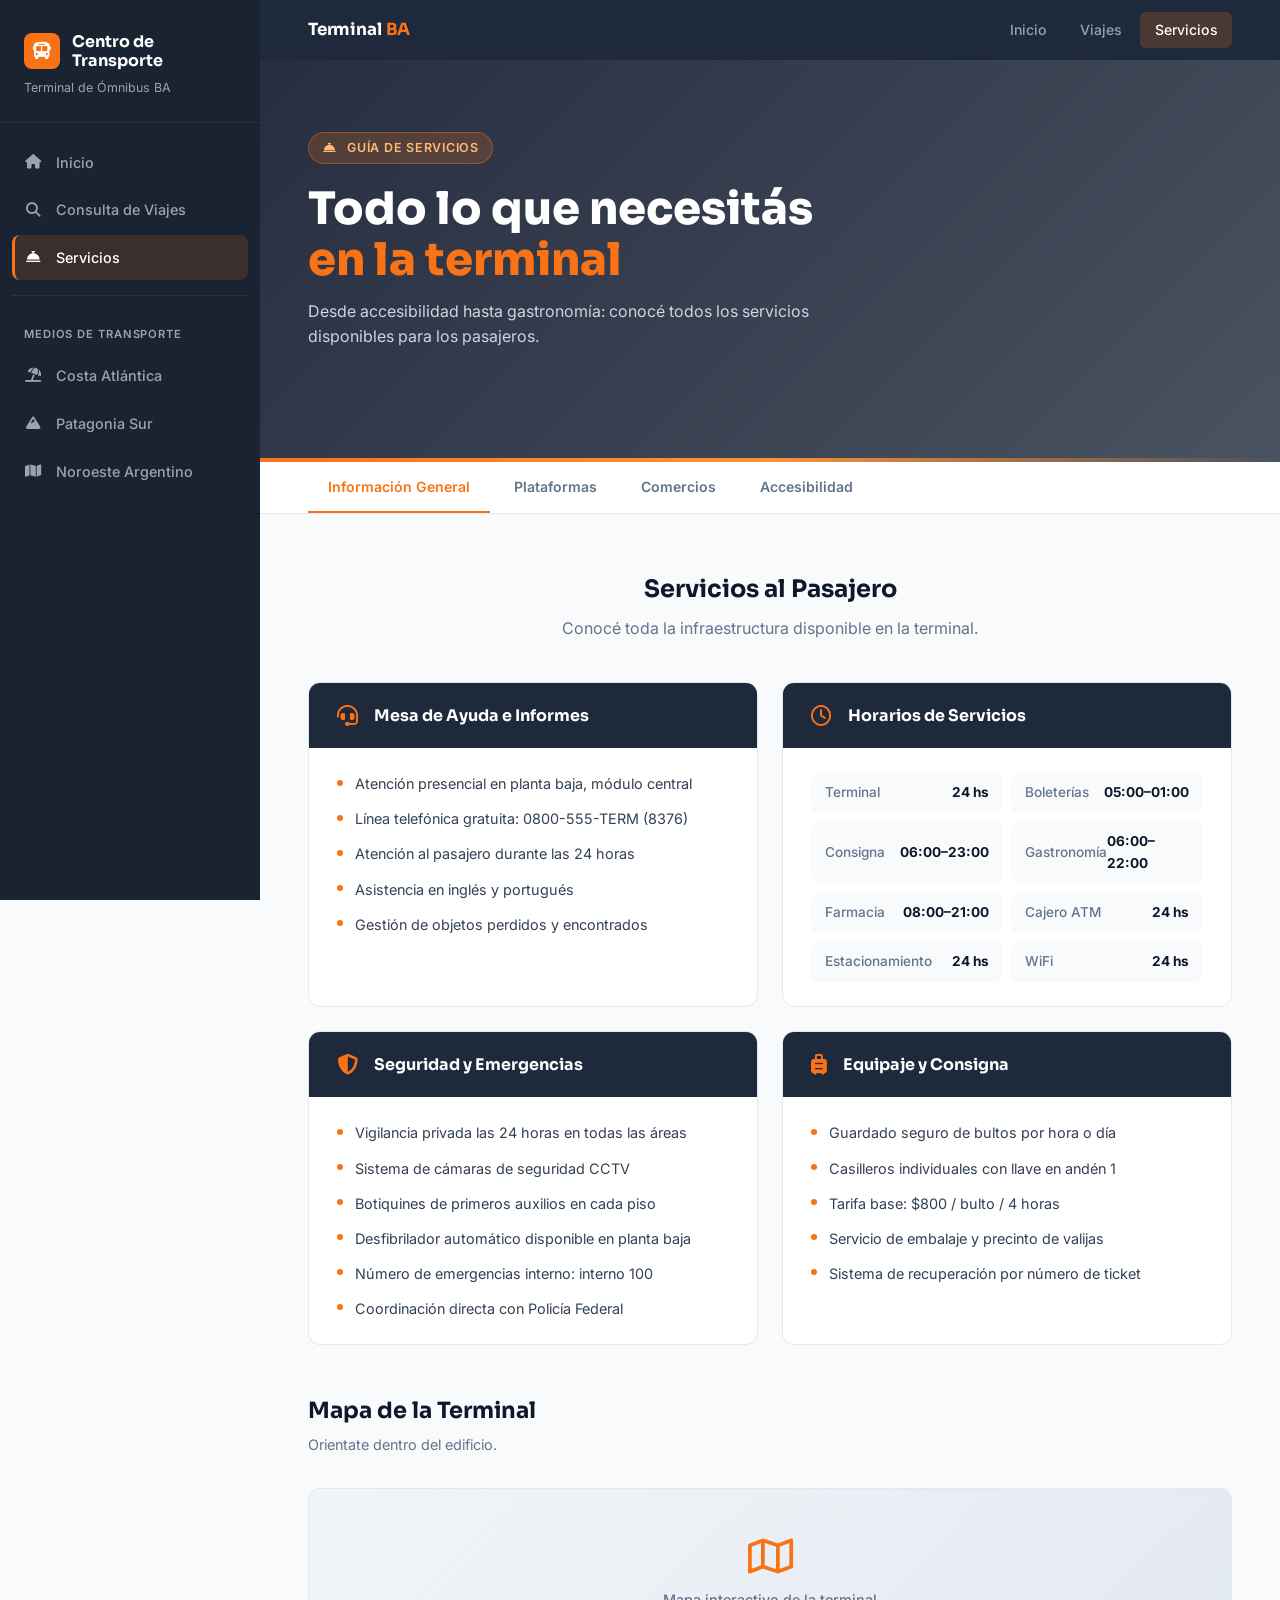
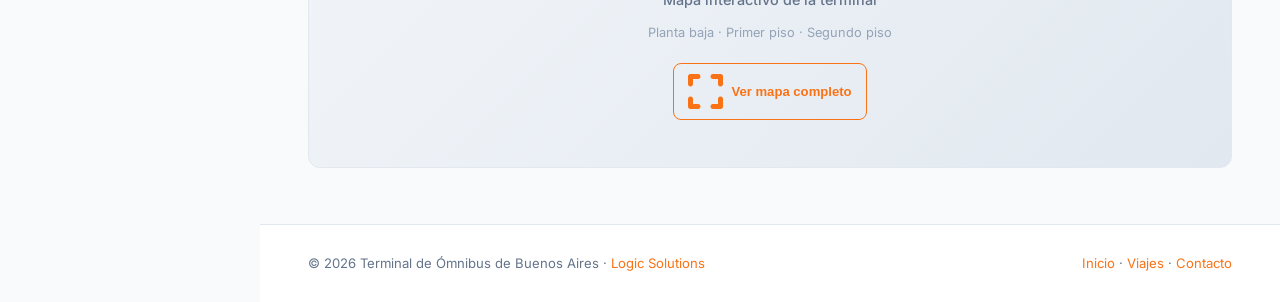
==== servicios.html @ da4d2a70 "Ajustes varios" ====
<!DOCTYPE html>
<html lang="es">
<head>
    <meta charset="UTF-8">
    <meta name="viewport" content="width=device-width, initial-scale=1.0">
    <title>Servicios | Terminal de Ómnibus BA</title>
    <link rel="stylesheet" href="./styles/styles.css">
    <link rel="stylesheet" href="https://cdnjs.cloudflare.com/ajax/libs/font-awesome/6.4.0/css/all.min.css">
</head>
<body>
<div class="app-container">

    <!-- SIDEBAR -->
    <aside class="sidebar">
        <div class="sidebar-header">
            <div class="sidebar-logo">
                <div class="sidebar-logo-icon"><i class="fa-solid fa-bus"></i></div>
                <h2>Centro de Transporte</h2>
            </div>
            <p>Terminal de Ómnibus BA</p>
        </div>
        <nav class="sidebar-nav">
            <a href="index.html"><i class="fa-solid fa-house"></i> Inicio</a>
            <a href="viajes.html"><i class="fa-solid fa-magnifying-glass"></i> Consulta de Viajes</a>
            <a href="servicios.html" class="active"><i class="fa-solid fa-bell-concierge"></i> Servicios</a>
            <hr>
            <span class="nav-section-label">Medios de Transporte</span>
            <a href="https://trodriguez0123.github.io/Proyecto_final_individual/" target="_blank"><i class="fa-solid fa-umbrella-beach"></i> Costa Atlántica</a>
            <a href="./transportes/sur.html"><i class="fa-solid fa-mountain"></i> Patagonia Sur</a>
            <a href="./transportes/noroeste.html"><i class="fa-solid fa-map"></i> Noroeste Argentino</a>
        </nav>
    </aside>

    <!-- MAIN -->
    <main class="main-content">

        <!-- TOPBAR -->
        <header class="topbar">
            <div class="topbar-brand"><h1>Terminal <span>BA</span></h1></div>
            <nav class="top-nav">
                <a href="index.html">Inicio</a>
                <a href="viajes.html">Viajes</a>
                <a href="servicios.html" class="active">Servicios</a>
            </nav>
        </header>

        <!-- HERO SERVICIOS -->
        <section class="hero-section" style="background-image: linear-gradient(135deg, rgba(15,23,42,0.9) 0%, rgba(30,41,59,0.8) 100%), url('https://images.unsplash.com/photo-1587135991058-8816b028691f?auto=format&fit=crop&w=1400&q=80');">
            <div class="hero-overlay">
                <div class="hero-eyebrow"><i class="fa-solid fa-bell-concierge"></i> &nbsp;Guía de servicios</div>
                <h2>Todo lo que necesitás<br><em>en la terminal</em></h2>
                <p>Desde accesibilidad hasta gastronomía: conocé todos los servicios disponibles para los pasajeros.</p>
            </div>
        </section>

        <!-- TABS DE NAVEGACIÓN -->
        <div style="background:var(--bg-white); border-bottom:1px solid var(--border-color); padding: 0 3rem; display:flex; gap:0.25rem;">
            <button class="tab-btn active" onclick="mostrarTab('informacion')">Información General</button>
            <button class="tab-btn" onclick="mostrarTab('plataformas')">Plataformas</button>
            <button class="tab-btn" onclick="mostrarTab('comercios')">Comercios</button>
            <button class="tab-btn" onclick="mostrarTab('accesibilidad')">Accesibilidad</button>
        </div>

        <style>
        .tab-btn {
            background: none; border: none; cursor: pointer;
            padding: 1rem 1.25rem;
            font-size: 0.88rem; font-weight: 600;
            color: var(--text-gray);
            border-bottom: 2px solid transparent;
            transition: color 0.2s, border-color 0.2s;
            font-family: 'Inter', sans-serif;
        }
        .tab-btn.active { color: var(--orange-brand); border-bottom-color: var(--orange-brand); }
        .tab-btn:hover { color: var(--text-dark); }
        .tab-panel { display: none; }
        .tab-panel.active { display: block; }
        </style>

        <!-- PANEL: INFORMACIÓN GENERAL -->
        <div id="tab-informacion" class="tab-panel active">

            <section class="section">
                <div class="text-center">
                    <h3>Servicios al Pasajero</h3>
                    <p>Conocé toda la infraestructura disponible en la terminal.</p>
                </div>

                <div class="servicio-detalle">
                    <!-- Atención -->
                    <div class="servicio-detalle-card">
                        <div class="servicio-detalle-header">
                            <i class="fa-solid fa-headset"></i>
                            <h4>Mesa de Ayuda e Informes</h4>
                        </div>
                        <div class="servicio-detalle-body">
                            <ul class="servicio-lista">
                                <li>Atención presencial en planta baja, módulo central</li>
                                <li>Línea telefónica gratuita: 0800-555-TERM (8376)</li>
                                <li>Atención al pasajero durante las 24 horas</li>
                                <li>Asistencia en inglés y portugués</li>
                                <li>Gestión de objetos perdidos y encontrados</li>
                            </ul>
                        </div>
                    </div>

                    <!-- Horarios -->
                    <div class="servicio-detalle-card">
                        <div class="servicio-detalle-header">
                            <i class="fa-regular fa-clock"></i>
                            <h4>Horarios de Servicios</h4>
                        </div>
                        <div class="servicio-detalle-body">
                            <div class="horario-grid">
                                <div class="horario-item"><span>Terminal</span><span>24 hs</span></div>
                                <div class="horario-item"><span>Boleterías</span><span>05:00–01:00</span></div>
                                <div class="horario-item"><span>Consigna</span><span>06:00–23:00</span></div>
                                <div class="horario-item"><span>Gastronomía</span><span>06:00–22:00</span></div>
                                <div class="horario-item"><span>Farmacia</span><span>08:00–21:00</span></div>
                                <div class="horario-item"><span>Cajero ATM</span><span>24 hs</span></div>
                                <div class="horario-item"><span>Estacionamiento</span><span>24 hs</span></div>
                                <div class="horario-item"><span>WiFi</span><span>24 hs</span></div>
                            </div>
                        </div>
                    </div>

                    <!-- Seguridad -->
                    <div class="servicio-detalle-card">
                        <div class="servicio-detalle-header">
                            <i class="fa-solid fa-shield-halved"></i>
                            <h4>Seguridad y Emergencias</h4>
                        </div>
                        <div class="servicio-detalle-body">
                            <ul class="servicio-lista">
                                <li>Vigilancia privada las 24 horas en todas las áreas</li>
                                <li>Sistema de cámaras de seguridad CCTV</li>
                                <li>Botiquines de primeros auxilios en cada piso</li>
                                <li>Desfibrilador automático disponible en planta baja</li>
                                <li>Número de emergencias interno: interno 100</li>
                                <li>Coordinación directa con Policía Federal</li>
                            </ul>
                        </div>
                    </div>

                    <!-- Equipaje -->
                    <div class="servicio-detalle-card">
                        <div class="servicio-detalle-header">
                            <i class="fa-solid fa-suitcase-rolling"></i>
                            <h4>Equipaje y Consigna</h4>
                        </div>
                        <div class="servicio-detalle-body">
                            <ul class="servicio-lista">
                                <li>Guardado seguro de bultos por hora o día</li>
                                <li>Casilleros individuales con llave en andén 1</li>
                                <li>Tarifa base: $800 / bulto / 4 horas</li>
                                <li>Servicio de embalaje y precinto de valijas</li>
                                <li>Sistema de recuperación por número de ticket</li>
                            </ul>
                        </div>
                    </div>
                </div>

                <!-- Mapa de la terminal -->
                <div class="section-header" style="margin-top:1rem;">
                    <div>
                        <h3>Mapa de la Terminal</h3>
                        <p>Orientate dentro del edificio.</p>
                    </div>
                </div>
                <div class="mapa-placeholder">
                    <i class="fa-regular fa-map"></i>
                    <p>Mapa interactivo de la terminal</p>
                    <span style="font-size:0.8rem; color:#94a3b8;">Planta baja · Primer piso · Segundo piso</span>
                    <button class="btn btn-outline btn-sm" style="margin-top:0.5rem;" onclick="alert('El mapa interactivo estará disponible próximamente.')">
                        <i class="fa-solid fa-expand"></i> Ver mapa completo
                    </button>
                </div>
            </section>
        </div>

        <!-- PANEL: PLATAFORMAS -->
        <div id="tab-plataformas" class="tab-panel">
            <section class="section">
                <div class="text-center">
                    <h3>Plataformas de Embarque</h3>
                    <p>28 plataformas organizadas por corredor geográfico.</p>
                </div>

                <div class="section-header">
                    <div><h3 style="font-size:1rem; color:var(--text-gray);">Costa Atlántica — Plataformas 1 al 8</h3></div>
                </div>
                <div class="plataformas-grid" style="margin-bottom:2rem;">
                    <div class="plataforma-card"><div class="plataforma-numero">1</div><h5>Plataforma 1</h5><p>Mar del Plata Norte</p></div>
                    <div class="plataforma-card"><div class="plataforma-numero">2</div><h5>Plataforma 2</h5><p>Mar del Plata Sur</p></div>
                    <div class="plataforma-card"><div class="plataforma-numero">3</div><h5>Plataforma 3</h5><p>Necochea / Quequén</p></div>
                    <div class="plataforma-card"><div class="plataforma-numero">4</div><h5>Plataforma 4</h5><p>Miramar / Gesell</p></div>
                    <div class="plataforma-card"><div class="plataforma-numero">5</div><h5>Plataforma 5</h5><p>Pinamar / Cariló</p></div>
                    <div class="plataforma-card"><div class="plataforma-numero">6</div><h5>Plataforma 6</h5><p>San Clemente / Madariaga</p></div>
                    <div class="plataforma-card"><div class="plataforma-numero">7</div><h5>Plataforma 7</h5><p>Reserva / Cancelaciones</p></div>
                    <div class="plataforma-card"><div class="plataforma-numero">8</div><h5>Plataforma 8</h5><p>Destinos varios costa</p></div>
                </div>

                <div class="section-header">
                    <div><h3 style="font-size:1rem; color:var(--text-gray);">Centro / Cuyo / Norte — Plataformas 9 al 18</h3></div>
                </div>
                <div class="plataformas-grid" style="margin-bottom:2rem;">
                    <div class="plataforma-card"><div class="plataforma-numero">9</div><h5>Plataforma 9</h5><p>Córdoba / Río Cuarto</p></div>
                    <div class="plataforma-card"><div class="plataforma-numero">10</div><h5>Plataforma 10</h5><p>Rosario / Santa Fe</p></div>
                    <div class="plataforma-card"><div class="plataforma-numero">11</div><h5>Plataforma 11</h5><p>Bahía Blanca</p></div>
                    <div class="plataforma-card"><div class="plataforma-numero">12</div><h5>Plataforma 12</h5><p>Santa Rosa / La Pampa</p></div>
                    <div class="plataforma-card"><div class="plataforma-numero">13</div><h5>Plataforma 13</h5><p>San Luis / Mendoza</p></div>
                    <div class="plataforma-card"><div class="plataforma-numero">14</div><h5>Plataforma 14</h5><p>San Juan / La Rioja</p></div>
                </div>

                <div class="section-header">
                    <div><h3 style="font-size:1rem; color:var(--text-gray);">Patagonia / NOA — Plataformas 15 al 28</h3></div>
                </div>
                <div class="plataformas-grid">
                    <div class="plataforma-card"><div class="plataforma-numero">15</div><h5>Plataforma 15</h5><p>Bariloche / Neuquén</p></div>
                    <div class="plataforma-card"><div class="plataforma-numero">16</div><h5>Plataforma 16</h5><p>Puerto Madryn / Chubut</p></div>
                    <div class="plataforma-card"><div class="plataforma-numero">17</div><h5>Plataforma 17</h5><p>Río Gallegos / Ushuaia</p></div>
                    <div class="plataforma-card"><div class="plataforma-numero">18</div><h5>Plataforma 18</h5><p>Comodoro Rivadavia</p></div>
                    <div class="plataforma-card"><div class="plataforma-numero">21</div><h5>Plataforma 21</h5><p>Tucumán / Catamarca</p></div>
                    <div class="plataforma-card"><div class="plataforma-numero">22</div><h5>Plataforma 22</h5><p>Salta</p></div>
                    <div class="plataforma-card"><div class="plataforma-numero">23</div><h5>Plataforma 23</h5><p>Jujuy / Purmamarca</p></div>
                    <div class="plataforma-card"><div class="plataforma-numero">28</div><h5>Plataforma 28</h5><p>Internacional</p></div>
                </div>
            </section>
        </div>

        <!-- PANEL: COMERCIOS -->
        <div id="tab-comercios" class="tab-panel">
            <section class="section">
                <div class="text-center">
                    <h3>Comercios y Gastronomía</h3>
                    <p>Tiendas, cafeterías y restaurantes en la terminal.</p>
                </div>
                <div class="servicios-grid">
                    <div class="servicio-card">
                        <div class="icon-circle"><i class="fa-solid fa-mug-hot"></i></div>
                        <h4>Café Termini</h4>
                        <p>Planta baja · Cafetería y pastelería. Desayunos, almuerzos y meriendas. Lunes a domingo 06:00–22:00.</p>
                    </div>
                    <div class="servicio-card">
                        <div class="icon-circle"><i class="fa-solid fa-burger"></i></div>
                        <h4>Fast Food Andén</h4>
                        <p>Primer piso · Sándwiches, empanadas y minutas. Atención rápida para viajeros con poco tiempo.</p>
                    </div>
                    <div class="servicio-card">
                        <div class="icon-circle"><i class="fa-solid fa-pills"></i></div>
                        <h4>Farmacia del Viajero</h4>
                        <p>Planta baja · Medicamentos, artículos de viaje y primeros auxilios. Lunes a sábado 08:00–21:00.</p>
                    </div>
                    <div class="servicio-card">
                        <div class="icon-circle"><i class="fa-solid fa-book-open"></i></div>
                        <h4>Librería y Kiosco</h4>
                        <p>Planta baja · Revistas, libros, snacks y artículos de viaje. Apertura 05:30 todos los días.</p>
                    </div>
                    <div class="servicio-card">
                        <div class="icon-circle"><i class="fa-solid fa-money-bill-wave"></i></div>
                        <h4>Cajeros ATM</h4>
                        <p>Disponibles en planta baja (×3) y primer piso (×2). Distintas redes bancarias disponibles.</p>
                    </div>
                    <div class="servicio-card">
                        <div class="icon-circle"><i class="fa-solid fa-sim-card"></i></div>
                        <h4>Centro de Servicios</h4>
                        <p>Venta de carga de celulares, artículos de tecnología y accesorios para el viaje.</p>
                    </div>
                </div>
            </section>
        </div>

        <!-- PANEL: ACCESIBILIDAD -->
        <div id="tab-accesibilidad" class="tab-panel">
            <section class="section">
                <div class="text-center">
                    <h3>Accesibilidad Universal</h3>
                    <p>La terminal está preparada para recibir a todos los pasajeros.</p>
                </div>

                <div class="servicio-detalle">
                    <div class="servicio-detalle-card">
                        <div class="servicio-detalle-header">
                            <i class="fa-brands fa-accessible-icon"></i>
                            <h4>Movilidad Reducida</h4>
                        </div>
                        <div class="servicio-detalle-body">
                            <ul class="servicio-lista">
                                <li>Rampas de acceso en todos los ingresos</li>
                                <li>Ascensores en todos los pisos (capacidad 8 personas)</li>
                                <li>Baños adaptados en planta baja y primer piso</li>
                                <li>Asistencia con sillas de ruedas sin cargo</li>
                                <li>Estacionamiento preferencial en playa cubierta</li>
                                <li>Plataformas con acceso nivelado al vehículo</li>
                            </ul>
                        </div>
                    </div>

                    <div class="servicio-detalle-card">
                        <div class="servicio-detalle-header">
                            <i class="fa-solid fa-ear-deaf"></i>
                            <h4>Discapacidad Auditiva y Visual</h4>
                        </div>
                        <div class="servicio-detalle-body">
                            <ul class="servicio-lista">
                                <li>Pantallas de información visual en todos los andenes</li>
                                <li>Sistema de audio en todas las áreas de espera</li>
                                <li>Señalética en Braille en botoneras de ascensores</li>
                                <li>Intérpretes de lengua de señas disponibles a solicitud</li>
                                <li>Piso podotáctil de guía desde ingreso a plataformas</li>
                            </ul>
                        </div>
                    </div>

                    <div class="servicio-detalle-card">
                        <div class="servicio-detalle-header">
                            <i class="fa-solid fa-baby"></i>
                            <h4>Familias con Niños</h4>
                        </div>
                        <div class="servicio-detalle-body">
                            <ul class="servicio-lista">
                                <li>Sala de lactancia climatizada en primer piso</li>
                                <li>Cambiadores en todos los baños</li>
                                <li>Zona de juegos infantiles supervisada</li>
                                <li>Prioridad de embarque para familias con menores</li>
                                <li>Asientos preferenciales reservados en sala de espera</li>
                            </ul>
                        </div>
                    </div>

                    <div class="servicio-detalle-card">
                        <div class="servicio-detalle-header">
                            <i class="fa-solid fa-dog"></i>
                            <h4>Mascotas</h4>
                        </div>
                        <div class="servicio-detalle-body">
                            <ul class="servicio-lista">
                                <li>Área peatonal para mascotas en exterior (zona verde)</li>
                                <li>Bebederos de agua disponibles en acceso principal</li>
                                <li>Consultar con cada empresa la política de transporte de mascotas</li>
                                <li>Bolsas higiénicas disponibles en kiosco de planta baja</li>
                            </ul>
                        </div>
                    </div>
                </div>
            </section>
        </div>

        <!-- FOOTER -->
        <footer>
            <span>© 2026 Terminal de Ómnibus de Buenos Aires · <a href="#">Logic Solutions</a></span>
            <span><a href="index.html">Inicio</a> · <a href="viajes.html">Viajes</a> · <a href="#">Contacto</a></span>
        </footer>
    </main>
</div>

<script>
function mostrarTab(id) {
    document.querySelectorAll('.tab-panel').forEach(p => p.classList.remove('active'));
    document.querySelectorAll('.tab-btn').forEach(b => b.classList.remove('active'));
    document.getElementById('tab-' + id).classList.add('active');
    event.target.classList.add('active');
}
</script>
</body>
</html>
---- styles/styles.css ----
/* =========================================
   VARIABLES Y RESETEO
   ========================================= */
@import url('https://fonts.googleapis.com/css2?family=Inter:wght@400;500;600;700&family=Sora:wght@700;800&display=swap');

:root {
    --sidebar-bg: #1a2332;
    --sidebar-text: #9ca3af;
    --topbar-bg: #1e293b;
    --orange-brand: #f97316;
    --orange-hover: #ea580c;
    --orange-light: #fff7ed;
    --bg-light: #f8fafc;
    --bg-white: #ffffff;
    --text-dark: #0f172a;
    --text-mid: #334155;
    --text-gray: #64748b;
    --border-color: #e2e8f0;
    --shadow-sm: 0 1px 3px rgba(0,0,0,0.06), 0 1px 2px rgba(0,0,0,0.04);
    --shadow-md: 0 4px 16px rgba(0,0,0,0.08);
    --shadow-lg: 0 10px 40px rgba(0,0,0,0.12);
    --radius: 12px;
    --sidebar-width: 260px;
}

* { margin: 0; padding: 0; box-sizing: border-box; }

body {
    background-color: var(--bg-light);
    color: var(--text-dark);
    font-family: 'Inter', system-ui, sans-serif;
    line-height: 1.6;
}

/* =========================================
   LAYOUT PRINCIPAL
   ========================================= */
.app-container {
    display: flex;
    min-height: 100vh;
}

/* ---- SIDEBAR ---- */
.sidebar {
    width: var(--sidebar-width);
    background-color: var(--sidebar-bg);
    color: white;
    display: flex;
    flex-direction: column;
    position: fixed;
    height: 100vh;
    overflow-y: auto;
    z-index: 100;
}

.sidebar-header {
    padding: 2rem 1.5rem 1.5rem;
    border-bottom: 1px solid rgba(255,255,255,0.07);
}

.sidebar-logo {
    display: flex;
    align-items: center;
    gap: 0.75rem;
    margin-bottom: 0.5rem;
}

.sidebar-logo-icon {
    width: 36px;
    height: 36px;
    background: var(--orange-brand);
    border-radius: 8px;
    display: flex;
    align-items: center;
    justify-content: center;
    font-size: 1.1rem;
    flex-shrink: 0;
}

.sidebar-header h2 {
    font-family: 'Sora', sans-serif;
    font-size: 1rem;
    font-weight: 700;
    line-height: 1.2;
}

.sidebar-header p {
    color: var(--sidebar-text);
    font-size: 0.78rem;
    margin-top: 0.25rem;
}

.sidebar-nav {
    display: flex;
    flex-direction: column;
    flex-grow: 1;
    padding: 1rem 0.75rem;
    gap: 0.15rem;
}

.nav-section-label {
    color: var(--sidebar-text);
    font-size: 0.7rem;
    font-weight: 600;
    letter-spacing: 0.08em;
    text-transform: uppercase;
    padding: 1rem 0.75rem 0.4rem;
}

.sidebar-nav hr {
    border: 0;
    border-top: 1px solid rgba(255,255,255,0.07);
    margin: 0.75rem 0;
}

.sidebar-nav a {
    color: var(--sidebar-text);
    text-decoration: none;
    padding: 0.7rem 0.75rem;
    border-radius: 8px;
    display: flex;
    align-items: center;
    gap: 0.85rem;
    font-size: 0.9rem;
    font-weight: 500;
    transition: background 0.2s, color 0.2s;
    position: relative;
}

.sidebar-nav a i { width: 18px; text-align: center; font-size: 0.9rem; }

.sidebar-nav a:hover {
    background-color: rgba(255,255,255,0.06);
    color: white;
}

.sidebar-nav a.active {
    background-color: rgba(249,115,22,0.15);
    color: white;
    border-left: 3px solid var(--orange-brand);
    padding-left: calc(0.75rem - 3px);
}

/* ---- MAIN CONTENT ---- */
.main-content {
    flex-grow: 1;
    margin-left: var(--sidebar-width);
    display: flex;
    flex-direction: column;
    min-height: 100vh;
}

/* ---- TOPBAR ---- */
.topbar {
    background-color: var(--topbar-bg);
    color: white;
    padding: 0 3rem;
    height: 60px;
    display: flex;
    justify-content: space-between;
    align-items: center;
    position: sticky;
    top: 0;
    z-index: 90;
}

.topbar-brand h1 {
    font-family: 'Sora', sans-serif;
    font-size: 1.05rem;
    font-weight: 700;
    letter-spacing: -0.01em;
}

.topbar-brand span {
    color: var(--orange-brand);
}

.top-nav {
    display: flex;
    gap: 0.25rem;
}

.top-nav a {
    color: #94a3b8;
    text-decoration: none;
    font-size: 0.88rem;
    font-weight: 500;
    padding: 0.4rem 0.9rem;
    border-radius: 6px;
    transition: color 0.2s, background 0.2s;
}

.top-nav a:hover { color: white; background: rgba(255,255,255,0.06); }

.top-nav a.active {
    color: white;
    background: rgba(249,115,22,0.2);
}

/* ---- BOTONES ---- */
.btn {
    display: inline-flex;
    align-items: center;
    gap: 0.5rem;
    padding: 0.7rem 1.4rem;
    border-radius: 8px;
    font-size: 0.9rem;
    font-weight: 600;
    cursor: pointer;
    border: none;
    transition: all 0.2s;
    text-decoration: none;
    white-space: nowrap;
}

.btn-primary { background-color: var(--orange-brand); color: white; }
.btn-primary:hover { background-color: var(--orange-hover); transform: translateY(-1px); }

.btn-outline {
    border: 1.5px solid var(--orange-brand);
    color: var(--orange-brand);
    background: transparent;
}
.btn-outline:hover { background: var(--orange-light); }

.btn-ghost { background: rgba(255,255,255,0.12); color: white; }
.btn-ghost:hover { background: rgba(255,255,255,0.2); }

.btn-sm { padding: 0.45rem 0.9rem; font-size: 0.82rem; }

/* =========================================
   HERO SECTION
   ========================================= */
.hero-section {
    background: linear-gradient(135deg, rgba(15,23,42,0.88) 0%, rgba(30,41,59,0.75) 100%),
                url('https://images.unsplash.com/photo-1544620347-c4fd4a3d5957?auto=format&fit=crop&w=1400&q=80') center/cover no-repeat;
    padding: 4.5rem 3rem;
    color: white;
    position: relative;
    overflow: hidden;
}

.hero-section::after {
    content: '';
    position: absolute;
    bottom: 0; left: 0; right: 0;
    height: 4px;
    background: linear-gradient(90deg, var(--orange-brand), #fb923c, transparent);
}

.hero-eyebrow {
    display: inline-flex;
    align-items: center;
    gap: 0.5rem;
    background: rgba(249,115,22,0.2);
    border: 1px solid rgba(249,115,22,0.4);
    color: #fdba74;
    font-size: 0.78rem;
    font-weight: 600;
    letter-spacing: 0.06em;
    text-transform: uppercase;
    padding: 0.3rem 0.85rem;
    border-radius: 20px;
    margin-bottom: 1.25rem;
}

.hero-overlay h2 {
    font-family: 'Sora', sans-serif;
    font-size: clamp(1.8rem, 3.5vw, 2.8rem);
    font-weight: 800;
    line-height: 1.15;
    margin-bottom: 0.75rem;
    max-width: 600px;
}

.hero-overlay h2 em {
    font-style: normal;
    color: var(--orange-brand);
}

.hero-overlay > p {
    color: #cbd5e1;
    max-width: 520px;
    margin-bottom: 2.5rem;
    font-size: 1rem;
}

/* BUSCADOR */
.search-box {
    background: white;
    padding: 1.5rem 1.75rem;
    border-radius: var(--radius);
    box-shadow: var(--shadow-lg);
    color: var(--text-dark);
    max-width: 780px;
}

.search-box-title {
    font-size: 0.82rem;
    font-weight: 700;
    color: var(--text-gray);
    letter-spacing: 0.04em;
    text-transform: uppercase;
    margin-bottom: 1rem;
}

#form-busqueda {
    display: grid;
    grid-template-columns: 1fr 1fr auto auto;
    gap: 1rem;
    align-items: flex-end;
}

.input-group {
    display: flex;
    flex-direction: column;
    gap: 0.4rem;
}

.input-group label {
    font-size: 0.78rem;
    font-weight: 600;
    color: var(--text-gray);
    letter-spacing: 0.02em;
}

.input-group input, .input-group select {
    padding: 0.65rem 0.9rem;
    border: 1.5px solid var(--border-color);
    border-radius: 8px;
    font-size: 0.9rem;
    font-family: 'Inter', sans-serif;
    color: var(--text-dark);
    background: var(--bg-light);
    transition: border-color 0.2s, box-shadow 0.2s;
    width: 100%;
}

.input-group input:focus, .input-group select:focus {
    outline: none;
    border-color: var(--orange-brand);
    box-shadow: 0 0 0 3px rgba(249,115,22,0.12);
    background: white;
}

/* =========================================
   SECCIONES COMUNES
   ========================================= */
.section {
    padding: 3.5rem 3rem;
}

.section-sm { padding: 2rem 3rem; }

.section-header {
    display: flex;
    justify-content: space-between;
    align-items: flex-end;
    margin-bottom: 2rem;
}

.section-header h3 {
    font-family: 'Sora', sans-serif;
    font-size: 1.4rem;
    font-weight: 700;
    color: var(--text-dark);
    margin-bottom: 0.25rem;
}

.section-header p { color: var(--text-gray); font-size: 0.9rem; }

.text-center {
    text-align: center;
    margin-bottom: 2.5rem;
}

.text-center h3 {
    font-family: 'Sora', sans-serif;
    font-size: 1.5rem;
    font-weight: 700;
    margin-bottom: 0.5rem;
}

.text-center p { color: var(--text-gray); max-width: 500px; margin: 0 auto; }

/* =========================================
   CARDS DE DESTINOS / RUTAS
   ========================================= */
.cards-grid {
    display: grid;
    grid-template-columns: repeat(auto-fit, minmax(220px, 1fr));
    gap: 1.25rem;
}

.destino-card {
    height: 210px;
    border-radius: var(--radius);
    background-size: cover;
    background-position: center;
    position: relative;
    text-decoration: none;
    color: white;
    overflow: hidden;
    display: flex;
    align-items: flex-end;
    transition: transform 0.25s, box-shadow 0.25s;
}

.destino-card:hover {
    transform: translateY(-4px);
    box-shadow: var(--shadow-lg);
}

.destino-card::before {
    content: '';
    position: absolute;
    inset: 0;
    background: linear-gradient(transparent 30%, rgba(15,23,42,0.85) 100%);
}

.destino-card-body {
    position: relative;
    z-index: 1;
    padding: 1.25rem;
    width: 100%;
}

.destino-card-badge {
    display: inline-block;
    background: var(--orange-brand);
    color: white;
    font-size: 0.65rem;
    font-weight: 700;
    letter-spacing: 0.06em;
    text-transform: uppercase;
    padding: 0.2rem 0.55rem;
    border-radius: 4px;
    margin-bottom: 0.4rem;
}

.destino-card-body h4 {
    font-family: 'Sora', sans-serif;
    font-size: 1.05rem;
    font-weight: 700;
    line-height: 1.2;
    margin-bottom: 0.2rem;
}

.destino-card-body p {
    font-size: 0.8rem;
    color: #cbd5e1;
}

/* =========================================
   RECURSOS DEL PROYECTO
   ========================================= */
.recursos-section {
    background: var(--bg-white);
    border-top: 1px solid var(--border-color);
    border-bottom: 1px solid var(--border-color);
}

.recursos-grid {
    display: grid;
    grid-template-columns: repeat(auto-fit, minmax(200px, 1fr));
    gap: 1rem;
}

.recurso-link {
    display: flex;
    align-items: center;
    gap: 0.75rem;
    padding: 1rem 1.25rem;
    background: var(--bg-light);
    border: 1.5px solid var(--border-color);
    border-radius: var(--radius);
    text-decoration: none;
    color: var(--text-mid);
    font-size: 0.88rem;
    font-weight: 600;
    transition: all 0.2s;
}

.recurso-link:hover {
    border-color: var(--orange-brand);
    color: var(--orange-brand);
    background: var(--orange-light);
}

.recurso-link i { font-size: 1rem; color: var(--orange-brand); width: 20px; }

/* =========================================
   SERVICIOS
   ========================================= */
.servicios-grid {
    display: grid;
    grid-template-columns: repeat(3, 1fr);
    gap: 1.5rem;
}

.servicio-card {
    background: var(--bg-white);
    padding: 2rem 1.75rem;
    border-radius: var(--radius);
    border: 1px solid var(--border-color);
    box-shadow: var(--shadow-sm);
    transition: box-shadow 0.2s, transform 0.2s;
}

.servicio-card:hover {
    box-shadow: var(--shadow-md);
    transform: translateY(-2px);
}

.icon-circle {
    width: 48px;
    height: 48px;
    background: var(--orange-light);
    border-radius: 10px;
    display: flex;
    align-items: center;
    justify-content: center;
    font-size: 1.3rem;
    color: var(--orange-brand);
    margin-bottom: 1.25rem;
}

.servicio-card h4 {
    font-family: 'Sora', sans-serif;
    font-size: 1rem;
    font-weight: 700;
    margin-bottom: 0.5rem;
}

.servicio-card p {
    font-size: 0.88rem;
    color: var(--text-gray);
    line-height: 1.6;
}

/* =========================================
   STATS / NÚMEROS
   ========================================= */
.stats-bar {
    background: var(--topbar-bg);
    color: white;
    padding: 2rem 3rem;
    display: grid;
    grid-template-columns: repeat(4, 1fr);
    gap: 1rem;
    text-align: center;
}

.stat-item strong {
    display: block;
    font-family: 'Sora', sans-serif;
    font-size: 2rem;
    font-weight: 800;
    color: var(--orange-brand);
    line-height: 1;
    margin-bottom: 0.25rem;
}

.stat-item span { font-size: 0.82rem; color: #94a3b8; }

/* =========================================
   TABLA DE VIAJES
   ========================================= */
.tabla-wrapper {
    background: var(--bg-white);
    border-radius: var(--radius);
    border: 1px solid var(--border-color);
    overflow: hidden;
    box-shadow: var(--shadow-sm);
}

table {
    width: 100%;
    border-collapse: collapse;
}

thead {
    background: var(--topbar-bg);
    color: white;
}

thead th {
    padding: 0.9rem 1.25rem;
    text-align: left;
    font-size: 0.78rem;
    font-weight: 600;
    letter-spacing: 0.04em;
    text-transform: uppercase;
}

tbody tr {
    border-bottom: 1px solid var(--border-color);
    transition: background 0.15s;
}

tbody tr:last-child { border-bottom: none; }
tbody tr:hover { background: var(--bg-light); }

tbody td {
    padding: 1rem 1.25rem;
    font-size: 0.9rem;
    color: var(--text-mid);
    vertical-align: middle;
}

.badge-estado {
    display: inline-flex;
    align-items: center;
    gap: 0.35rem;
    padding: 0.25rem 0.65rem;
    border-radius: 20px;
    font-size: 0.75rem;
    font-weight: 600;
}

.badge-puntual { background: #dcfce7; color: #15803d; }
.badge-demorado { background: #fef9c3; color: #a16207; }
.badge-cancelado { background: #fee2e2; color: #b91c1c; }

.hora-salida { font-weight: 700; color: var(--text-dark); font-size: 1rem; }
.plataforma-num {
    display: inline-flex;
    align-items: center;
    justify-content: center;
    width: 28px; height: 28px;
    background: var(--orange-brand);
    color: white;
    border-radius: 6px;
    font-size: 0.8rem;
    font-weight: 700;
}

/* =========================================
   FILTROS DE BÚSQUEDA (viajes.html)
   ========================================= */
.filtros-bar {
    background: var(--bg-white);
    border-bottom: 1px solid var(--border-color);
    padding: 1.25rem 3rem;
    display: flex;
    gap: 1rem;
    align-items: flex-end;
    flex-wrap: wrap;
}

.filtros-bar .input-group { min-width: 150px; }

/* =========================================
   SERVICIOS DETALLADOS (servicios.html)
   ========================================= */
.servicio-detalle {
    display: grid;
    grid-template-columns: 1fr 1fr;
    gap: 1.5rem;
    margin-bottom: 3rem;
}

.servicio-detalle-card {
    background: var(--bg-white);
    border-radius: var(--radius);
    border: 1px solid var(--border-color);
    overflow: hidden;
}

.servicio-detalle-header {
    background: var(--topbar-bg);
    color: white;
    padding: 1.25rem 1.75rem;
    display: flex;
    align-items: center;
    gap: 1rem;
}

.servicio-detalle-header i {
    font-size: 1.3rem;
    color: var(--orange-brand);
}

.servicio-detalle-header h4 {
    font-family: 'Sora', sans-serif;
    font-size: 1rem;
    font-weight: 700;
}

.servicio-detalle-body { padding: 1.5rem 1.75rem; }

.servicio-lista {
    list-style: none;
    display: flex;
    flex-direction: column;
    gap: 0.75rem;
}

.servicio-lista li {
    display: flex;
    align-items: flex-start;
    gap: 0.75rem;
    font-size: 0.9rem;
    color: var(--text-mid);
}

.servicio-lista li::before {
    content: '';
    width: 6px; height: 6px;
    background: var(--orange-brand);
    border-radius: 50%;
    margin-top: 0.45rem;
    flex-shrink: 0;
}

.horario-grid {
    display: grid;
    grid-template-columns: 1fr 1fr;
    gap: 0.5rem;
}

.horario-item {
    display: flex;
    justify-content: space-between;
    align-items: center;
    padding: 0.6rem 0.9rem;
    background: var(--bg-light);
    border-radius: 8px;
    font-size: 0.85rem;
}

.horario-item span:first-child { color: var(--text-gray); font-weight: 500; }
.horario-item span:last-child { font-weight: 700; color: var(--text-dark); }

/* Mapa placeholder */
.mapa-placeholder {
    background: linear-gradient(135deg, #f1f5f9, #e2e8f0);
    border-radius: var(--radius);
    height: 280px;
    display: flex;
    flex-direction: column;
    align-items: center;
    justify-content: center;
    gap: 0.75rem;
    color: var(--text-gray);
    border: 1px solid var(--border-color);
    position: relative;
    overflow: hidden;
}

.mapa-placeholder i { font-size: 2.5rem; color: var(--orange-brand); }
.mapa-placeholder p { font-size: 0.9rem; font-weight: 500; }

/* Plataformas grid */
.plataformas-grid {
    display: grid;
    grid-template-columns: repeat(auto-fill, minmax(160px, 1fr));
    gap: 1rem;
}

.plataforma-card {
    background: var(--bg-white);
    border: 1.5px solid var(--border-color);
    border-radius: var(--radius);
    padding: 1.25rem;
    text-align: center;
    transition: border-color 0.2s;
}

.plataforma-card:hover { border-color: var(--orange-brand); }

.plataforma-numero {
    display: inline-flex;
    align-items: center;
    justify-content: center;
    width: 44px; height: 44px;
    background: var(--orange-brand);
    color: white;
    border-radius: 10px;
    font-family: 'Sora', sans-serif;
    font-size: 1.2rem;
    font-weight: 800;
    margin-bottom: 0.75rem;
}

.plataforma-card h5 { font-size: 0.88rem; font-weight: 700; margin-bottom: 0.25rem; }
.plataforma-card p { font-size: 0.78rem; color: var(--text-gray); }

/* =========================================
   ALERT / AVISO
   ========================================= */
.aviso-bar {
    background: #fffbeb;
    border-top: 3px solid #f59e0b;
    border-bottom: 1px solid #fde68a;
    padding: 0.85rem 3rem;
    display: flex;
    align-items: center;
    gap: 0.75rem;
    font-size: 0.88rem;
    color: #92400e;
}

.aviso-bar i { color: #f59e0b; }

/* =========================================
   EMPTY STATE
   ========================================= */
.empty-state {
    text-align: center;
    padding: 4rem 2rem;
    color: var(--text-gray);
}

.empty-state i { font-size: 2.5rem; margin-bottom: 1rem; color: #cbd5e1; }
.empty-state h4 { font-size: 1.1rem; font-weight: 600; margin-bottom: 0.5rem; color: var(--text-mid); }
.empty-state p { font-size: 0.9rem; }

/* =========================================
   FOOTER
   ========================================= */
footer {
    margin-top: auto;
    padding: 1.75rem 3rem;
    border-top: 1px solid var(--border-color);
    display: flex;
    justify-content: space-between;
    align-items: center;
    font-size: 0.82rem;
    color: var(--text-gray);
    background: var(--bg-white);
}

footer a { color: var(--orange-brand); text-decoration: none; }

/* =========================================
   RESPONSIVE
   ========================================= */
@media (max-width: 900px) {
    .sidebar { display: none; }
    .main-content { margin-left: 0; }
    .topbar { padding: 0 1.5rem; }
    .section, .servicios-grid, #form-busqueda { padding: 2rem 1.5rem; }
    .servicios-grid { grid-template-columns: 1fr; }
    .stats-bar { grid-template-columns: repeat(2, 1fr); }
    #form-busqueda { grid-template-columns: 1fr; }
    .hero-section { padding: 2.5rem 1.5rem; }
    .filtros-bar { padding: 1rem 1.5rem; }
    .servicio-detalle { grid-template-columns: 1fr; }
}
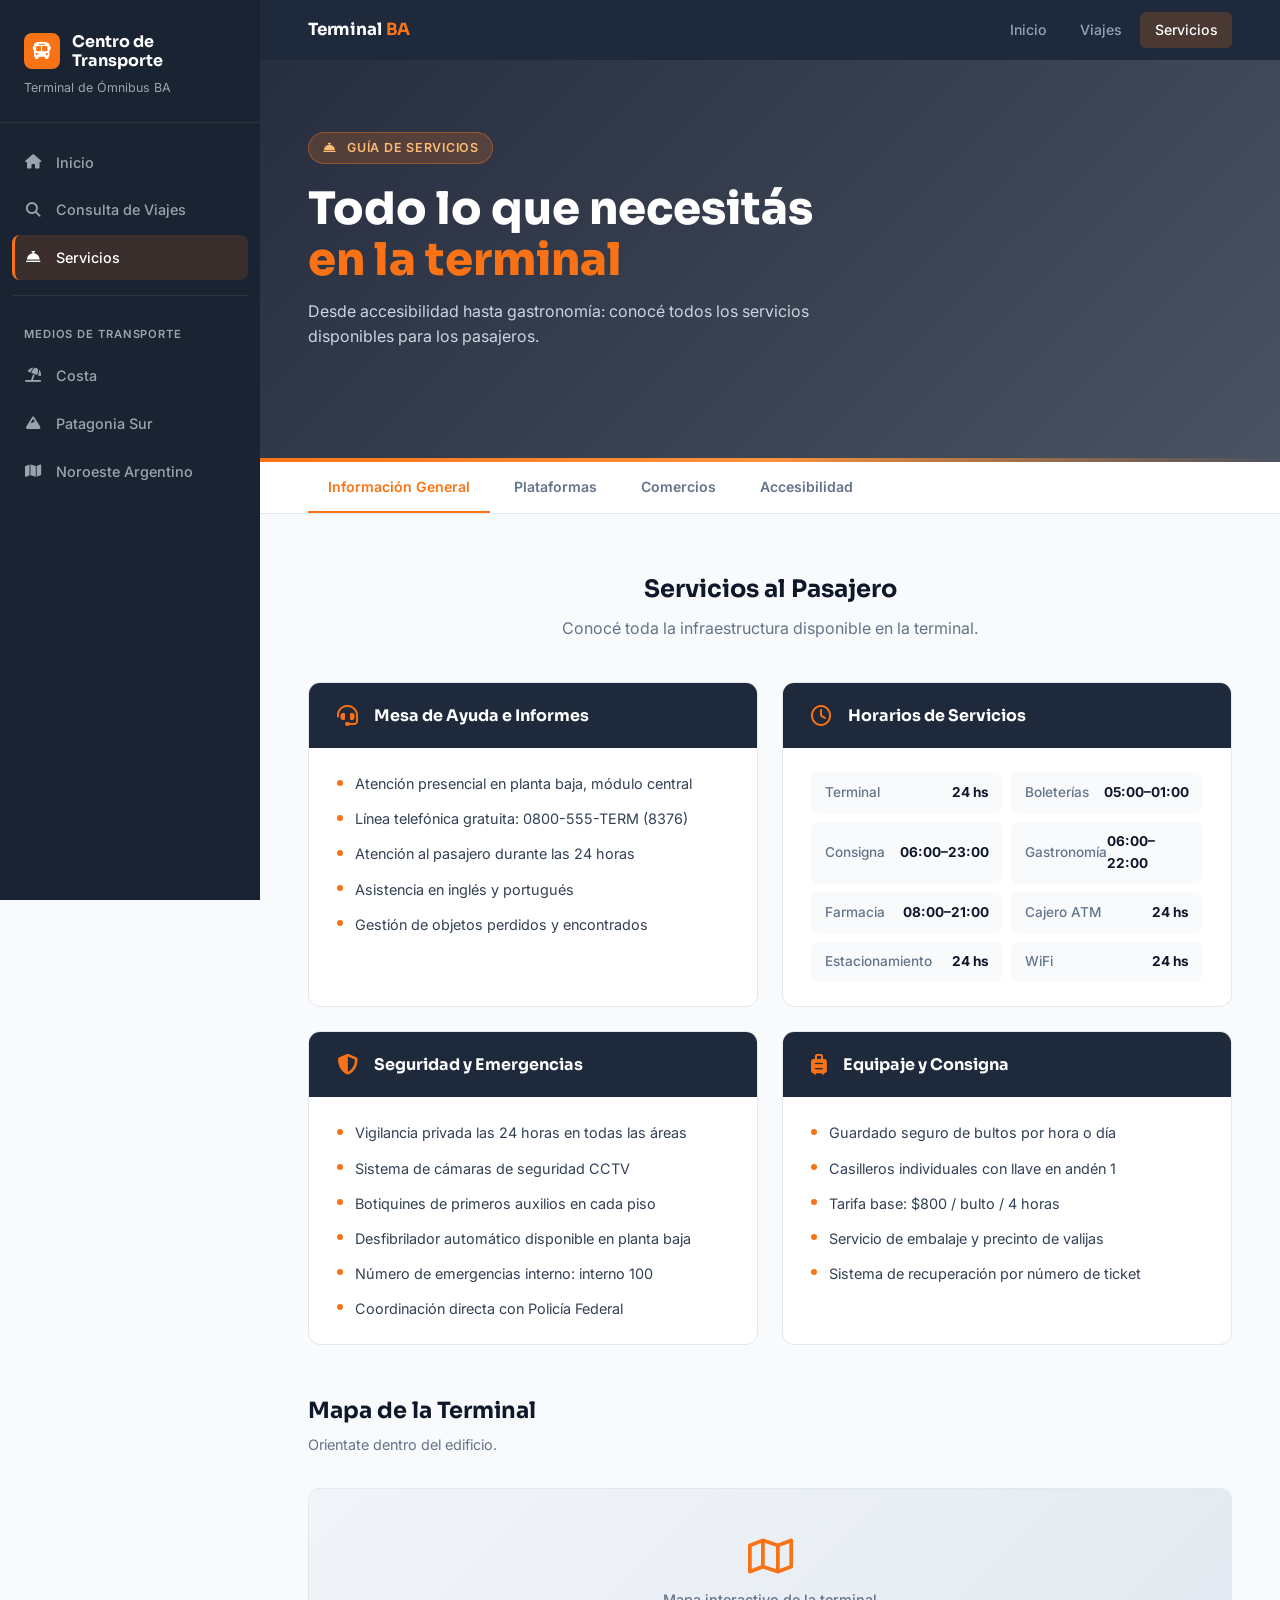
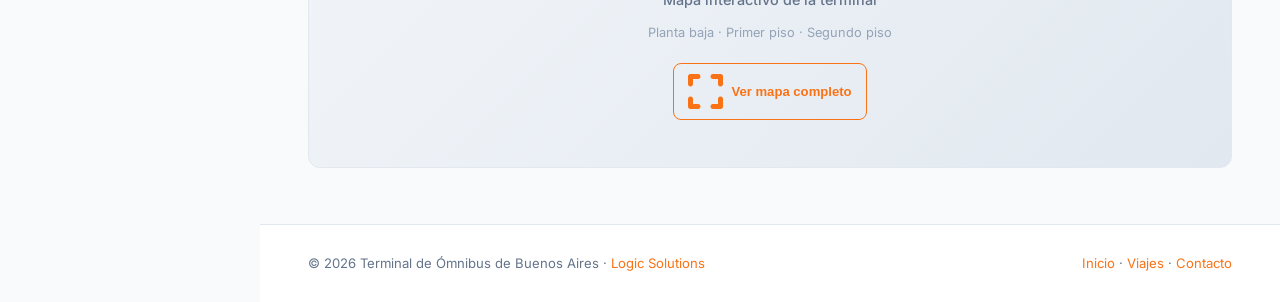
==== commit 5b5e5306: "Ajustes varios" ====
--- a/servicios.html
+++ b/servicios.html
@@ -25,7 +25,7 @@
             <a href="servicios.html" class="active"><i class="fa-solid fa-bell-concierge"></i> Servicios</a>
             <hr>
             <span class="nav-section-label">Medios de Transporte</span>
-            <a href="https://trodriguez0123.github.io/Proyecto_final_individual/" target="_blank"><i class="fa-solid fa-umbrella-beach"></i> Costa Atlántica</a>
+            <a href="https://trodriguez0123.github.io/Proyecto_final_individual/" target="_blank"><i class="fa-solid fa-umbrella-beach"></i> Costa</a>
             <a href="./transportes/sur.html"><i class="fa-solid fa-mountain"></i> Patagonia Sur</a>
             <a href="./transportes/noroeste.html"><i class="fa-solid fa-map"></i> Noroeste Argentino</a>
         </nav>
@@ -187,7 +187,7 @@
                 </div>
 
                 <div class="section-header">
-                    <div><h3 style="font-size:1rem; color:var(--text-gray);">Costa Atlántica — Plataformas 1 al 8</h3></div>
+                    <div><h3 style="font-size:1rem; color:var(--text-gray);">Costa — Plataformas 1 al 8</h3></div>
                 </div>
                 <div class="plataformas-grid" style="margin-bottom:2rem;">
                     <div class="plataforma-card"><div class="plataforma-numero">1</div><h5>Plataforma 1</h5><p>Mar del Plata Norte</p></div>
